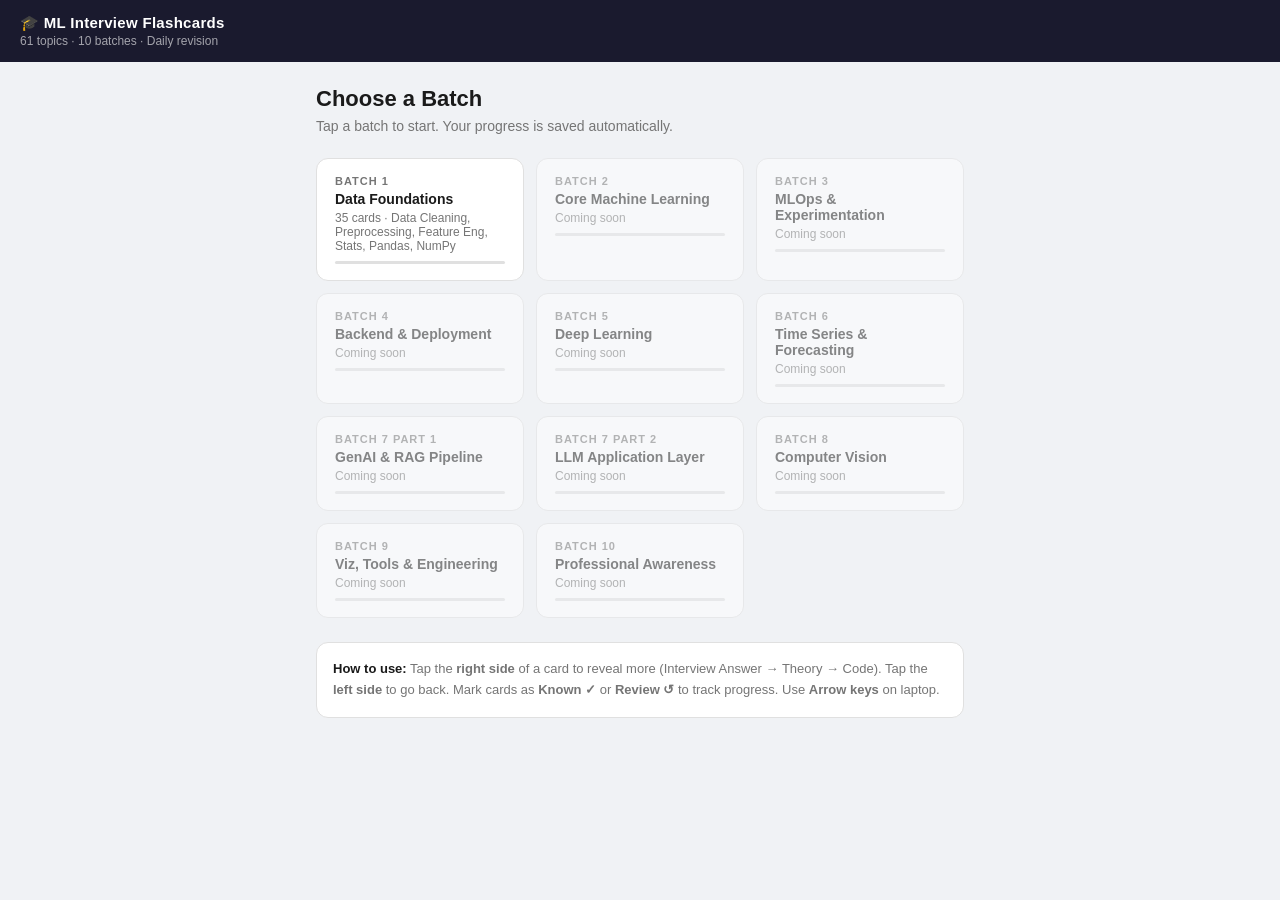
==== index.html @ 587a171e "Initial flashcard app" ====
<!DOCTYPE html>
<html lang="en">
<head>
<meta charset="UTF-8">
<meta name="viewport" content="width=device-width, initial-scale=1.0">
<title>ML Interview Flashcards</title>
<link rel="stylesheet" href="flashcard_style.css">
</head>
<body>

<div class="header">
  <div>
    <div class="header-title">&#127891; ML Interview Flashcards</div>
    <div class="header-sub">61 topics · 10 batches · Daily revision</div>
  </div>
</div>

<div class="home-wrap">
  <div class="home-title">Choose a Batch</div>
  <div class="home-sub">Tap a batch to start. Your progress is saved automatically.</div>

  <div class="batch-grid">

    <a href="batch1.html" class="batch-card">
      <div class="batch-card-num">Batch 1</div>
      <div class="batch-card-title">Data Foundations</div>
      <div class="batch-card-count">35 cards · Data Cleaning, Preprocessing, Feature Eng, Stats, Pandas, NumPy</div>
      <div class="batch-progress-mini"><div class="batch-progress-mini-fill" id="prog-b1" style="width:0%"></div></div>
    </a>

    <a href="batch2.html" class="batch-card" style="opacity:0.5;pointer-events:none">
      <div class="batch-card-num">Batch 2</div>
      <div class="batch-card-title">Core Machine Learning</div>
      <div class="batch-card-count">Coming soon</div>
      <div class="batch-progress-mini"><div class="batch-progress-mini-fill" style="width:0%"></div></div>
    </a>

    <a href="batch3.html" class="batch-card" style="opacity:0.5;pointer-events:none">
      <div class="batch-card-num">Batch 3</div>
      <div class="batch-card-title">MLOps &amp; Experimentation</div>
      <div class="batch-card-count">Coming soon</div>
      <div class="batch-progress-mini"><div class="batch-progress-mini-fill" style="width:0%"></div></div>
    </a>

    <a href="batch4.html" class="batch-card" style="opacity:0.5;pointer-events:none">
      <div class="batch-card-num">Batch 4</div>
      <div class="batch-card-title">Backend &amp; Deployment</div>
      <div class="batch-card-count">Coming soon</div>
      <div class="batch-progress-mini"><div class="batch-progress-mini-fill" style="width:0%"></div></div>
    </a>

    <a href="batch5.html" class="batch-card" style="opacity:0.5;pointer-events:none">
      <div class="batch-card-num">Batch 5</div>
      <div class="batch-card-title">Deep Learning</div>
      <div class="batch-card-count">Coming soon</div>
      <div class="batch-progress-mini"><div class="batch-progress-mini-fill" style="width:0%"></div></div>
    </a>

    <a href="batch6.html" class="batch-card" style="opacity:0.5;pointer-events:none">
      <div class="batch-card-num">Batch 6</div>
      <div class="batch-card-title">Time Series &amp; Forecasting</div>
      <div class="batch-card-count">Coming soon</div>
      <div class="batch-progress-mini"><div class="batch-progress-mini-fill" style="width:0%"></div></div>
    </a>

    <a href="batch7p1.html" class="batch-card" style="opacity:0.5;pointer-events:none">
      <div class="batch-card-num">Batch 7 Part 1</div>
      <div class="batch-card-title">GenAI &amp; RAG Pipeline</div>
      <div class="batch-card-count">Coming soon</div>
      <div class="batch-progress-mini"><div class="batch-progress-mini-fill" style="width:0%"></div></div>
    </a>

    <a href="batch7p2.html" class="batch-card" style="opacity:0.5;pointer-events:none">
      <div class="batch-card-num">Batch 7 Part 2</div>
      <div class="batch-card-title">LLM Application Layer</div>
      <div class="batch-card-count">Coming soon</div>
      <div class="batch-progress-mini"><div class="batch-progress-mini-fill" style="width:0%"></div></div>
    </a>

    <a href="batch8.html" class="batch-card" style="opacity:0.5;pointer-events:none">
      <div class="batch-card-num">Batch 8</div>
      <div class="batch-card-title">Computer Vision</div>
      <div class="batch-card-count">Coming soon</div>
      <div class="batch-progress-mini"><div class="batch-progress-mini-fill" style="width:0%"></div></div>
    </a>

    <a href="batch9.html" class="batch-card" style="opacity:0.5;pointer-events:none">
      <div class="batch-card-num">Batch 9</div>
      <div class="batch-card-title">Viz, Tools &amp; Engineering</div>
      <div class="batch-card-count">Coming soon</div>
      <div class="batch-progress-mini"><div class="batch-progress-mini-fill" style="width:0%"></div></div>
    </a>

    <a href="batch10.html" class="batch-card" style="opacity:0.5;pointer-events:none">
      <div class="batch-card-num">Batch 10</div>
      <div class="batch-card-title">Professional Awareness</div>
      <div class="batch-card-count">Coming soon</div>
      <div class="batch-progress-mini"><div class="batch-progress-mini-fill" style="width:0%"></div></div>
    </a>

  </div>

  <div style="margin-top:24px;padding:16px;background:#fff;border-radius:12px;border:1px solid #e0e0e0;font-size:13px;color:#757575;line-height:1.6">
    <strong style="color:#1a1a1a">How to use:</strong>
    Tap the <strong>right side</strong> of a card to reveal more (Interview Answer → Theory → Code).
    Tap the <strong>left side</strong> to go back.
    Mark cards as <strong>Known ✓</strong> or <strong>Review ↺</strong> to track progress.
    Use <strong>Arrow keys</strong> on laptop.
  </div>
</div>

<script>
  // Load progress for each batch from localStorage
  function getKnown(batchId, total) {
    try {
      const state = JSON.parse(localStorage.getItem('fc_' + batchId) || '{}');
      return Object.values(state).filter(v => v.status === 'known').length;
    } catch { return 0; }
  }
  const b1Known = getKnown('batch1', 35);
  const b1Pct   = Math.round(b1Known / 35 * 100);
  document.getElementById('prog-b1').style.width = b1Pct + '%';
</script>

</body>
</html>
---- flashcard_style.css ----
* { box-sizing: border-box; margin: 0; padding: 0; }

:root {
  --navy:    #1a1a2e;
  --blue:    #1A237E;
  --blue-lt: #E8EAF6;
  --green:   #1B5E20;
  --green-lt:#E8F5E9;
  --code-bg: #F5F5F5;
  --code-fg: #212121;
  --border:  #e0e0e0;
  --muted:   #757575;
  --white:   #ffffff;
  --surface: #fafafa;
  --text:    #1a1a1a;
  --shadow:  0 2px 12px rgba(0,0,0,0.10);
}

body {
  font-family: -apple-system, BlinkMacSystemFont, 'Segoe UI', sans-serif;
  background: #f0f2f5;
  min-height: 100vh;
  color: var(--text);
}

/* ── Header ─────────────────────────────────── */
.header {
  background: var(--navy);
  color: #fff;
  padding: 14px 20px;
  display: flex;
  align-items: center;
  justify-content: space-between;
  position: sticky;
  top: 0;
  z-index: 200;
}
.header-title { font-size: 15px; font-weight: 600; letter-spacing: 0.3px; }
.header-sub   { font-size: 12px; opacity: 0.6; margin-top: 2px; }
.header-right { display: flex; align-items: center; gap: 10px; }

/* ── Progress ───────────────────────────────── */
.progress-wrap {
  background: var(--navy);
  padding: 0 20px 12px;
}
.progress-bar-bg {
  background: rgba(255,255,255,0.15);
  border-radius: 4px;
  height: 4px;
  overflow: hidden;
}
.progress-bar-fill {
  background: #4fc3f7;
  height: 100%;
  border-radius: 4px;
  transition: width 0.3s ease;
}
.progress-meta {
  display: flex;
  justify-content: space-between;
  color: rgba(255,255,255,0.6);
  font-size: 11px;
  margin-top: 5px;
}

/* ── Filter tabs ────────────────────────────── */
.filter-row {
  background: var(--navy);
  padding: 0 20px 14px;
  display: flex;
  gap: 8px;
}
.filter-btn {
  font-size: 12px;
  padding: 4px 12px;
  border-radius: 20px;
  border: 1px solid rgba(255,255,255,0.3);
  background: transparent;
  color: rgba(255,255,255,0.7);
  cursor: pointer;
  transition: all 0.2s;
}
.filter-btn.active {
  background: #4fc3f7;
  border-color: #4fc3f7;
  color: #0d1b2a;
  font-weight: 600;
}

/* ── Card container ─────────────────────────── */
.card-outer {
  margin: 24px 0;
  padding: 0;
  user-select: none;
}

/* ── Card ───────────────────────────────────── */
.card {
  background: var(--white);
  border-radius: 16px;
  border: 1px solid var(--border);
  box-shadow: var(--shadow);
  overflow: hidden;
  min-height: 420px;
  display: flex;
  flex-direction: column;
  cursor: pointer;
  position: relative;
  transition: box-shadow 0.15s;
}
.card:active { box-shadow: 0 1px 4px rgba(0,0,0,0.12); }

.card-stripe {
  height: 5px;
  background: var(--navy);
  flex-shrink: 0;
}

.card-header {
  padding: 20px 24px 16px;
  border-bottom: 1px solid var(--border);
  flex-shrink: 0;
}
.card-topic {
  font-size: 11px;
  font-weight: 700;
  letter-spacing: 1px;
  text-transform: uppercase;
  color: var(--muted);
  margin-bottom: 6px;
}
.card-subtopic {
  font-size: 22px;
  font-weight: 700;
  color: var(--text);
  line-height: 1.25;
}

/* ── Stage label ────────────────────────────── */
.stage-hint {
  display: flex;
  align-items: center;
  gap: 6px;
  padding: 8px 24px;
  font-size: 11px;
  font-weight: 600;
  letter-spacing: 0.8px;
  text-transform: uppercase;
  color: var(--muted);
  border-bottom: 1px solid var(--border);
  flex-shrink: 0;
}
.stage-dot {
  width: 8px; height: 8px;
  border-radius: 50%;
  background: var(--muted);
  flex-shrink: 0;
}

/* stage dot colours */
.stage-dot.stage-0 { background: var(--muted); }
.stage-dot.stage-1 { background: #F57F17; }
.stage-dot.stage-2 { background: var(--blue); }
.stage-dot.stage-3 { background: var(--green); }
.stage-dot.stage-4 { background: #E65100; }

/* ── Content sections ───────────────────────── */
.card-body { flex: 1; overflow-y: auto; }

.section-label {
  font-size: 10px;
  font-weight: 700;
  letter-spacing: 1px;
  text-transform: uppercase;
  margin-bottom: 8px;
}
.section-label.interview { color: var(--blue); }
.section-label.theory    { color: #F57F17; }
.section-label.code      { color: var(--green); }
.section-label.realworld { color: #E65100; }

.section-interview {
  background: var(--blue-lt);
  padding: 18px 24px;
  border-bottom: 1px solid var(--border);
}
.section-interview p {
  font-size: 15px;
  line-height: 1.65;
  color: #1A237E;
}

.section-theory {
  padding: 18px 24px;
  border-bottom: 1px solid var(--border);
}
.section-theory p {
  font-size: 14px;
  line-height: 1.7;
  color: var(--text);
}

.section-code {
  padding: 18px 24px;
  border-bottom: 1px solid var(--border);
}
.section-code pre {
  background: var(--code-bg);
  border-radius: 8px;
  padding: 14px 16px;
  overflow-x: auto;
  font-family: 'Courier New', Courier, monospace;
  font-size: 12px;
  line-height: 1.6;
  color: var(--code-fg);
  border: 1px solid #e0e0e0;
}

.section-realworld {
  padding: 18px 24px;
  background: #FFF8E1;
  border-top: 1px solid var(--border);
}
.section-realworld p {
  font-size: 14px;
  line-height: 1.7;
  color: #4E342E;
}

/* ── Recall placeholder (stage 0) ───────────── */
.section-recall {
  display: flex;
  align-items: center;
  justify-content: center;
  min-height: 180px;
  padding: 40px 24px;
}
.section-recall p {
  font-size: 15px;
  color: var(--muted);
  text-align: center;
  font-style: italic;
  letter-spacing: 0.2px;
}

/* ── Tap zones (desktop only) ───────────────── */
.tap-left, .tap-right {
  position: absolute;
  top: 0; bottom: 0;
  width: 50%;
  z-index: 10;
}
.tap-left  { left: 0; }
.tap-right { right: 0; }

/* ── Stage indicators (dots) ────────────────── */
.stage-dots {
  display: flex;
  justify-content: center;
  gap: 6px;
  padding: 14px 0 4px;
}
.sdot {
  width: 7px; height: 7px;
  border-radius: 50%;
  background: #ccc;
  transition: background 0.2s, transform 0.2s;
}
.sdot.active {
  background: var(--navy);
  transform: scale(1.3);
}

/* ── Nav row ─────────────────────────────────── */
.nav-row {
  display: flex;
  justify-content: space-between;
  align-items: center;
  padding: 10px 0 24px;
}
.nav-btn {
  background: var(--white);
  border: 1px solid var(--border);
  border-radius: 10px;
  padding: 10px 20px;
  font-size: 13px;
  font-weight: 600;
  cursor: pointer;
  display: flex;
  align-items: center;
  gap: 6px;
  color: var(--text);
  transition: background 0.15s, box-shadow 0.15s;
}
.nav-btn:hover { background: #f5f5f5; }

/* ── Mark buttons ───────────────────────────── */
.mark-row {
  display: flex;
  gap: 10px;
  justify-content: center;
  padding: 4px 16px 0;
}
.mark-btn {
  flex: 1;
  max-width: 200px;
  border-radius: 10px;
  padding: 9px 12px;
  font-size: 13px;
  font-weight: 600;
  cursor: pointer;
  border: 1.5px solid var(--border);
  background: var(--white);
  display: flex;
  align-items: center;
  justify-content: center;
  gap: 6px;
  transition: all 0.2s;
}
.mark-btn.known {
  border-color: var(--green);
  color: var(--green);
  transition: background 0.15s, transform 0.1s, box-shadow 0.1s, color 0.15s;
}
.mark-btn.known:hover { background: var(--green-lt); }
.mark-btn.known:active {
  transform: scale(0.94);
  background: #c8e6c9;
  box-shadow: inset 0 2px 4px rgba(0,0,0,0.12);
}
.mark-btn.known.selected {
  background: var(--green);
  color: #fff;
  border-color: var(--green);
}
.mark-btn.known.selected:hover  { background: #2e7d32; }
.mark-btn.known.selected:active {
  transform: scale(0.94);
  box-shadow: inset 0 2px 4px rgba(0,0,0,0.18);
}
.mark-btn.review {
  border-color: #E65100;
  color: #E65100;
  transition: background 0.15s, transform 0.1s, box-shadow 0.1s, color 0.15s;
}
.mark-btn.review:hover { background: #FFF3E0; }
.mark-btn.review:active {
  transform: scale(0.94);
  background: #ffe0b2;
  box-shadow: inset 0 2px 4px rgba(0,0,0,0.12);
}
.mark-btn.review.selected {
  background: #E65100;
  color: #fff;
  border-color: #E65100;
}
.mark-btn.review.selected:hover  { background: #bf360c; }
.mark-btn.review.selected:active {
  transform: scale(0.94);
  box-shadow: inset 0 2px 4px rgba(0,0,0,0.18);
}

/* ── Tap hint ────────────────────────────────── */
.tap-hint {
  text-align: center;
  font-size: 11px;
  color: var(--muted);
  padding: 6px 0 0;
  letter-spacing: 0.3px;
}

/* ── Empty / Done screens ────────────────────── */
.empty-state {
  text-align: center;
  padding: 60px 20px;
  color: var(--muted);
}
.empty-state h3 { font-size: 18px; margin-bottom: 8px; color: var(--text); }

.done-screen {
  background: var(--white);
  border-radius: 16px;
  border: 1px solid var(--border);
  box-shadow: var(--shadow);
  padding: 40px 24px;
  text-align: center;
}
.done-screen h2 { font-size: 22px; margin-bottom: 8px; }
.done-screen p  { color: var(--muted); font-size: 14px; margin-bottom: 20px; }
.done-stats {
  display: flex;
  gap: 12px;
  justify-content: center;
  margin: 20px 0;
}
.done-stat {
  background: var(--surface);
  border: 1px solid var(--border);
  border-radius: 10px;
  padding: 12px 20px;
  font-size: 13px;
}
.done-stat strong { display: block; font-size: 24px; margin-bottom: 2px; }

/* ── Home page ───────────────────────────────── */
.home-wrap {
  max-width: 680px;
  margin: 0 auto;
  padding: 24px 16px;
}
.home-title { font-size: 22px; font-weight: 700; color: var(--text); margin-bottom: 6px; }
.home-sub   { font-size: 14px; color: var(--muted); margin-bottom: 24px; }
.batch-grid {
  display: grid;
  grid-template-columns: repeat(auto-fit, minmax(200px, 1fr));
  gap: 12px;
}
.batch-card {
  background: var(--white);
  border-radius: 12px;
  border: 1px solid var(--border);
  padding: 16px 18px;
  text-decoration: none;
  color: var(--text);
  display: block;
  transition: box-shadow 0.15s, transform 0.15s;
}
.batch-card:hover { box-shadow: var(--shadow); transform: translateY(-2px); }
.batch-card-num {
  font-size: 11px; font-weight: 700; letter-spacing: 1px;
  text-transform: uppercase; color: var(--muted); margin-bottom: 4px;
}
.batch-card-title { font-size: 14px; font-weight: 700; margin-bottom: 4px; }
.batch-card-count { font-size: 12px; color: var(--muted); }
.batch-progress-mini {
  margin-top: 8px; background: #e0e0e0;
  border-radius: 4px; height: 3px; overflow: hidden;
}
.batch-progress-mini-fill { background: #4fc3f7; height: 100%; border-radius: 4px; }

/* ══════════════════════════════════════════════
   DESKTOP SIDEBAR LAYOUT  (> 780px)
══════════════════════════════════════════════ */
.app-layout {
  display: flex;
  align-items: flex-start;
  max-width: 1400px;
  margin: 0 auto;
  padding: 0 24px;
  gap: 24px;
}
.main-col {
  flex: 1;
  min-width: 0;
}
.sidebar {
  width: 280px;
  flex-shrink: 0;
  position: sticky;
  top: 80px;
  height: calc(100vh - 110px);
  display: flex;
  flex-direction: column;
  background: #fff;
  border: 1px solid var(--border);
  border-radius: 14px;
  box-shadow: var(--shadow);
  overflow: hidden;
}
.sidebar-header {
  font-size: 11px; font-weight: 700; letter-spacing: 1px;
  text-transform: uppercase; color: var(--muted);
  padding: 14px 16px 10px;
  border-bottom: 1px solid var(--border);
  flex-shrink: 0;
}
.sidebar-list-scroll {
  flex: 1;
  overflow-y: auto;
  min-height: 0;
}
.sidebar-item {
  display: flex;
  align-items: center;
  gap: 10px;
  padding: 8px 16px;
  font-size: 13px;
  color: var(--text);
  cursor: pointer;
  transition: background 0.12s;
  line-height: 1.35;
  border-left: 3px solid transparent;
}
.sidebar-item:hover  { background: #f5f5f5; }
.sidebar-item.active {
  background: var(--blue-lt);
  border-left-color: var(--blue);
  color: var(--blue);
  font-weight: 600;
}
.sidebar-dot {
  width: 8px; height: 8px;
  border-radius: 50%;
  flex-shrink: 0;
}
.sidebar-dot.known  { background: var(--green); }
.sidebar-dot.review { background: #E65100; }
.sidebar-dot.unseen { background: #ccc; }
.sidebar-legend {
  display: flex;
  gap: 12px;
  padding: 10px 16px 12px;
  border-top: 1px solid var(--border);
  flex-wrap: wrap;
  flex-shrink: 0;
}
.sidebar-legend-item {
  display: flex; align-items: center; gap: 5px;
  font-size: 11px; color: var(--muted);
}

/* hide mobile-only elements on desktop */
.mobile-nav-row { display: none; }
.drawer-toggle  { display: none; }

/* ══════════════════════════════════════════════
   MOBILE  (≤ 780px)
══════════════════════════════════════════════ */
@media (max-width: 780px) {

  /* ── Layout: single column, no sidebar ── */
  .app-layout {
    flex-direction: column;
    padding: 0;
    gap: 0;
  }
  .main-col {
    width: 100%;
    padding: 0 12px;
  }

  /* hide the desktop sticky sidebar */
  .sidebar {
    display: none;
  }

  /* ── Card ── */
  .card {
    min-height: 320px;
    border-radius: 12px;
  }
  .card-header     { padding: 16px 16px 12px; }
  .card-subtopic   { font-size: 19px; }
  .stage-hint      { padding: 7px 16px; }

  .section-theory p,
  .section-realworld p { font-size: 14px; }
  .section-interview p { font-size: 14px; }
  .section-code pre    { font-size: 11px; }
  .section-theory,
  .section-interview,
  .section-code,
  .section-realworld   { padding: 14px 16px; }

  .section-recall      { min-height: 140px; padding: 30px 16px; }
  .section-recall p    { font-size: 14px; }

  /* ── Hide invisible tap zones on mobile ── */
  /* (replaced by explicit buttons below)    */
  .tap-left, .tap-right { display: none; }

  /* ── Hide desktop tap hint ── */
  .tap-hint { display: none; }

  /* ── Explicit prev / next buttons ── */
  .mobile-nav-row {
    display: flex;
    gap: 10px;
    margin: 10px 0 4px;
  }
  .mobile-nav-btn {
    flex: 1;
    padding: 14px 10px;
    border-radius: 12px;
    border: 1.5px solid var(--border);
    background: var(--white);
    font-size: 15px;
    font-weight: 700;
    cursor: pointer;
    color: var(--text);
    display: flex;
    align-items: center;
    justify-content: center;
    gap: 6px;
    transition: background 0.12s, transform 0.1s;
    -webkit-tap-highlight-color: transparent;
  }
  .mobile-nav-btn:active {
    transform: scale(0.96);
    background: #f0f0f0;
  }
  .mobile-nav-btn.primary {
    background: var(--navy);
    color: #fff;
    border-color: var(--navy);
    flex: 2;
  }
  .mobile-nav-btn.primary:active {
    background: #0d1020;
  }

  /* ── Mark buttons: full width, taller ── */
  .mark-row {
    padding: 4px 0 0;
    gap: 10px;
  }
  .mark-btn {
    max-width: none;
    padding: 13px 12px;
    font-size: 14px;
    border-radius: 12px;
  }

  /* ── Nav row (back / restart) ── */
  .nav-row {
    padding: 8px 0 20px;
  }
  .nav-btn {
    padding: 10px 16px;
    font-size: 13px;
  }

  /* ── Drawer toggle button (card list) ── */
  .drawer-toggle {
    display: flex;
    align-items: center;
    gap: 6px;
    background: rgba(255,255,255,0.12);
    border: 1px solid rgba(255,255,255,0.25);
    border-radius: 8px;
    color: #fff;
    font-size: 12px;
    font-weight: 600;
    padding: 6px 10px;
    cursor: pointer;
    -webkit-tap-highlight-color: transparent;
  }

  /* ── Bottom drawer (card list) ── */
  .drawer-overlay {
    display: none;
    position: fixed;
    inset: 0;
    background: rgba(0,0,0,0.45);
    z-index: 300;
  }
  .drawer-overlay.open { display: block; }

  .drawer-panel {
    position: fixed;
    bottom: 0; left: 0; right: 0;
    background: #fff;
    border-radius: 20px 20px 0 0;
    z-index: 400;
    max-height: 70vh;
    display: flex;
    flex-direction: column;
    transform: translateY(100%);
    transition: transform 0.28s cubic-bezier(0.32,0.72,0,1);
  }
  .drawer-panel.open {
    transform: translateY(0);
  }
  .drawer-handle {
    width: 40px; height: 4px;
    background: #ccc;
    border-radius: 2px;
    margin: 12px auto 0;
    flex-shrink: 0;
  }
  .drawer-title {
    font-size: 13px; font-weight: 700;
    letter-spacing: 0.8px; text-transform: uppercase;
    color: var(--muted);
    padding: 12px 18px 10px;
    border-bottom: 1px solid var(--border);
    flex-shrink: 0;
  }
  .drawer-list {
    overflow-y: auto;
    flex: 1;
    padding: 4px 0 20px;
  }
  .drawer-item {
    display: flex;
    align-items: center;
    gap: 12px;
    padding: 11px 18px;
    font-size: 14px;
    color: var(--text);
    border-left: 3px solid transparent;
    transition: background 0.1s;
  }
  .drawer-item.active {
    background: var(--blue-lt);
    border-left-color: var(--blue);
    color: var(--blue);
    font-weight: 600;
  }
  .drawer-legend {
    display: flex;
    gap: 16px;
    padding: 10px 18px 14px;
    border-top: 1px solid var(--border);
    flex-shrink: 0;
  }
  .drawer-legend-item {
    display: flex; align-items: center; gap: 5px;
    font-size: 12px; color: var(--muted);
  }
}
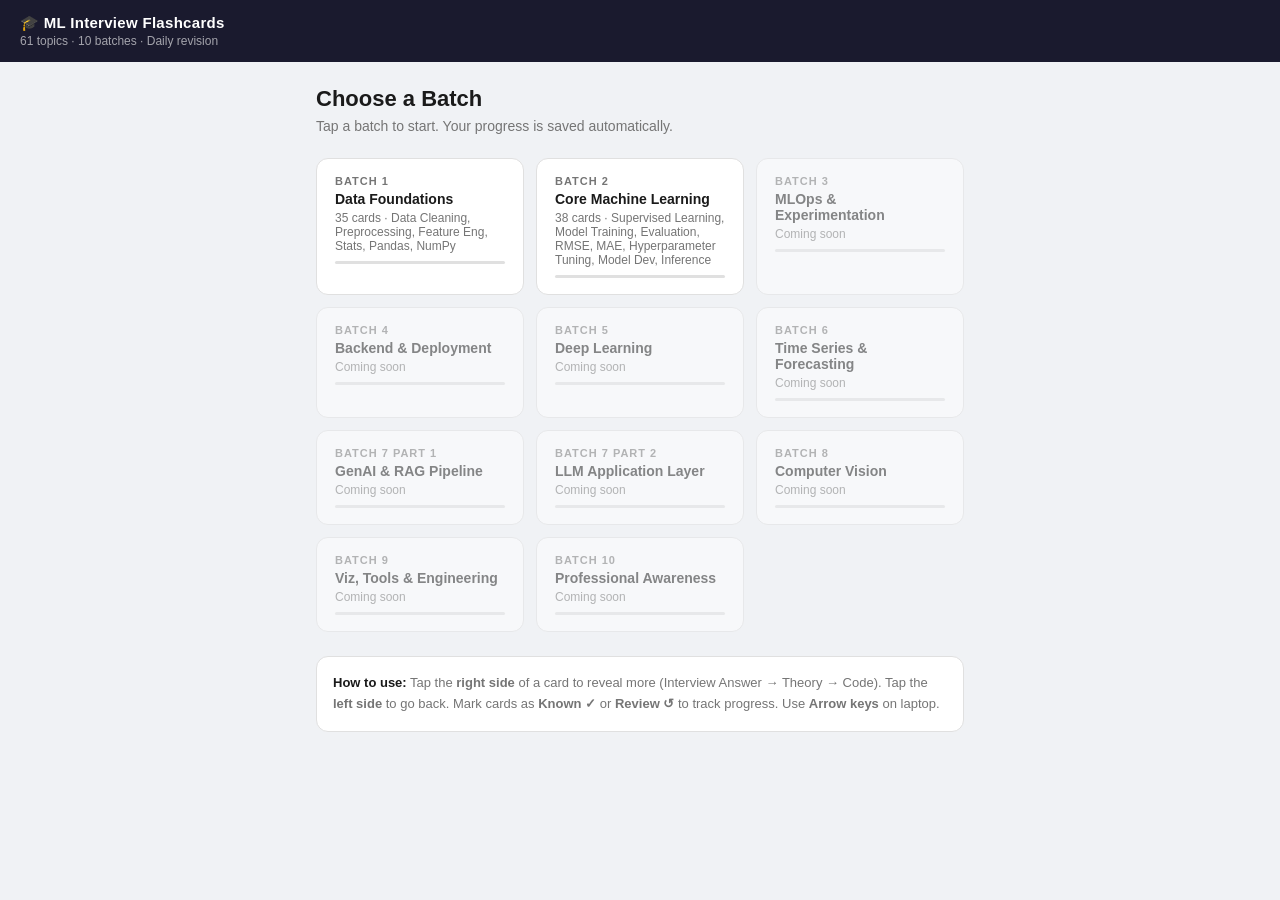
==== commit d00d62ad: "Add Batch 2 — Core Machine Learning (38 cards)" ====
--- a/index.html
+++ b/index.html
@@ -28,11 +28,11 @@
       <div class="batch-progress-mini"><div class="batch-progress-mini-fill" id="prog-b1" style="width:0%"></div></div>
     </a>
 
-    <a href="batch2.html" class="batch-card" style="opacity:0.5;pointer-events:none">
+    <a href="batch2.html" class="batch-card">
       <div class="batch-card-num">Batch 2</div>
       <div class="batch-card-title">Core Machine Learning</div>
-      <div class="batch-card-count">Coming soon</div>
-      <div class="batch-progress-mini"><div class="batch-progress-mini-fill" style="width:0%"></div></div>
+      <div class="batch-card-count">38 cards · Supervised Learning, Model Training, Evaluation, RMSE, MAE, Hyperparameter Tuning, Model Dev, Inference</div>
+      <div class="batch-progress-mini"><div class="batch-progress-mini-fill" id="prog-b2" style="width:0%"></div></div>
     </a>
 
     <a href="batch3.html" class="batch-card" style="opacity:0.5;pointer-events:none">
@@ -120,6 +120,10 @@
   const b1Known = getKnown('batch1', 35);
   const b1Pct   = Math.round(b1Known / 35 * 100);
   document.getElementById('prog-b1').style.width = b1Pct + '%';
+
+  const b2Known = getKnown('batch2', 38);
+  const b2Pct   = Math.round(b2Known / 38 * 100);
+  document.getElementById('prog-b2').style.width = b2Pct + '%';
 </script>
 
 </body>
--- a/flashcard_style.css
+++ b/flashcard_style.css
@@ -570,8 +570,12 @@
   /* (replaced by explicit buttons below)    */
   .tap-left, .tap-right { display: none; }
 
-  /* ── Hide desktop tap hint ── */
-  .tap-hint { display: none; }
+  /* ── Hide desktop tap hint on mobile, show mobile hint ── */
+  .tap-hint {
+    display: block;
+    font-size: 12px;
+    padding: 8px 0 2px;
+  }
 
   /* ── Explicit prev / next buttons ── */
   .mobile-nav-row {
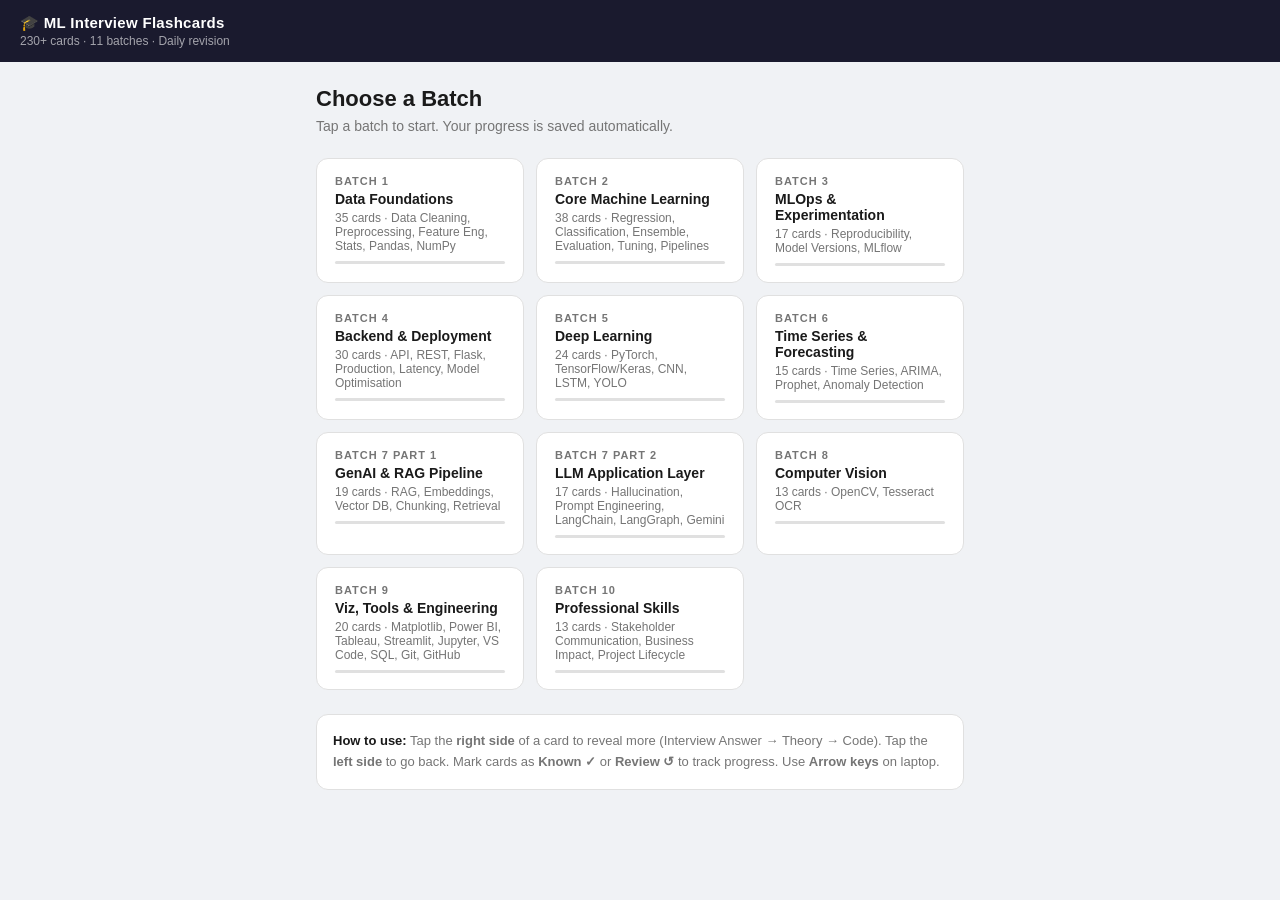
==== commit 2599caf3: "feat: add all batches 3-10, 241 total cards" ====
--- a/index.html
+++ b/index.html
@@ -11,7 +11,7 @@
 <div class="header">
   <div>
     <div class="header-title">&#127891; ML Interview Flashcards</div>
-    <div class="header-sub">61 topics · 10 batches · Daily revision</div>
+    <div class="header-sub">230+ cards · 11 batches · Daily revision</div>
   </div>
 </div>
 
@@ -31,71 +31,71 @@
     <a href="batch2.html" class="batch-card">
       <div class="batch-card-num">Batch 2</div>
       <div class="batch-card-title">Core Machine Learning</div>
-      <div class="batch-card-count">38 cards · Supervised Learning, Model Training, Evaluation, RMSE, MAE, Hyperparameter Tuning, Model Dev, Inference</div>
+      <div class="batch-card-count">38 cards · Regression, Classification, Ensemble, Evaluation, Tuning, Pipelines</div>
       <div class="batch-progress-mini"><div class="batch-progress-mini-fill" id="prog-b2" style="width:0%"></div></div>
     </a>
 
-    <a href="batch3.html" class="batch-card" style="opacity:0.5;pointer-events:none">
+    <a href="batch3.html" class="batch-card">
       <div class="batch-card-num">Batch 3</div>
       <div class="batch-card-title">MLOps &amp; Experimentation</div>
-      <div class="batch-card-count">Coming soon</div>
-      <div class="batch-progress-mini"><div class="batch-progress-mini-fill" style="width:0%"></div></div>
+      <div class="batch-card-count">17 cards · Reproducibility, Model Versions, MLflow</div>
+      <div class="batch-progress-mini"><div class="batch-progress-mini-fill" id="prog-b3" style="width:0%"></div></div>
     </a>
 
-    <a href="batch4.html" class="batch-card" style="opacity:0.5;pointer-events:none">
+    <a href="batch4.html" class="batch-card">
       <div class="batch-card-num">Batch 4</div>
       <div class="batch-card-title">Backend &amp; Deployment</div>
-      <div class="batch-card-count">Coming soon</div>
-      <div class="batch-progress-mini"><div class="batch-progress-mini-fill" style="width:0%"></div></div>
+      <div class="batch-card-count">30 cards · API, REST, Flask, Production, Latency, Model Optimisation</div>
+      <div class="batch-progress-mini"><div class="batch-progress-mini-fill" id="prog-b4" style="width:0%"></div></div>
     </a>
 
-    <a href="batch5.html" class="batch-card" style="opacity:0.5;pointer-events:none">
+    <a href="batch5.html" class="batch-card">
       <div class="batch-card-num">Batch 5</div>
       <div class="batch-card-title">Deep Learning</div>
-      <div class="batch-card-count">Coming soon</div>
-      <div class="batch-progress-mini"><div class="batch-progress-mini-fill" style="width:0%"></div></div>
+      <div class="batch-card-count">24 cards · PyTorch, TensorFlow/Keras, CNN, LSTM, YOLO</div>
+      <div class="batch-progress-mini"><div class="batch-progress-mini-fill" id="prog-b5" style="width:0%"></div></div>
     </a>
 
-    <a href="batch6.html" class="batch-card" style="opacity:0.5;pointer-events:none">
+    <a href="batch6.html" class="batch-card">
       <div class="batch-card-num">Batch 6</div>
       <div class="batch-card-title">Time Series &amp; Forecasting</div>
-      <div class="batch-card-count">Coming soon</div>
-      <div class="batch-progress-mini"><div class="batch-progress-mini-fill" style="width:0%"></div></div>
+      <div class="batch-card-count">15 cards · Time Series, ARIMA, Prophet, Anomaly Detection</div>
+      <div class="batch-progress-mini"><div class="batch-progress-mini-fill" id="prog-b6" style="width:0%"></div></div>
     </a>
 
-    <a href="batch7p1.html" class="batch-card" style="opacity:0.5;pointer-events:none">
+    <a href="batch7p1.html" class="batch-card">
       <div class="batch-card-num">Batch 7 Part 1</div>
       <div class="batch-card-title">GenAI &amp; RAG Pipeline</div>
-      <div class="batch-card-count">Coming soon</div>
-      <div class="batch-progress-mini"><div class="batch-progress-mini-fill" style="width:0%"></div></div>
+      <div class="batch-card-count">19 cards · RAG, Embeddings, Vector DB, Chunking, Retrieval</div>
+      <div class="batch-progress-mini"><div class="batch-progress-mini-fill" id="prog-b7p1" style="width:0%"></div></div>
     </a>
 
-    <a href="batch7p2.html" class="batch-card" style="opacity:0.5;pointer-events:none">
+    <a href="batch7p2.html" class="batch-card">
       <div class="batch-card-num">Batch 7 Part 2</div>
       <div class="batch-card-title">LLM Application Layer</div>
-      <div class="batch-card-count">Coming soon</div>
-      <div class="batch-progress-mini"><div class="batch-progress-mini-fill" style="width:0%"></div></div>
+      <div class="batch-card-count">17 cards · Hallucination, Prompt Engineering, LangChain, LangGraph, Gemini</div>
+      <div class="batch-progress-mini"><div class="batch-progress-mini-fill" id="prog-b7p2" style="width:0%"></div></div>
     </a>
 
-    <a href="batch8.html" class="batch-card" style="opacity:0.5;pointer-events:none">
+    <a href="batch8.html" class="batch-card">
       <div class="batch-card-num">Batch 8</div>
       <div class="batch-card-title">Computer Vision</div>
-      <div class="batch-card-count">Coming soon</div>
-      <div class="batch-progress-mini"><div class="batch-progress-mini-fill" style="width:0%"></div></div>
+      <div class="batch-card-count">13 cards · OpenCV, Tesseract OCR</div>
+      <div class="batch-progress-mini"><div class="batch-progress-mini-fill" id="prog-b8" style="width:0%"></div></div>
     </a>
 
-    <a href="batch9.html" class="batch-card" style="opacity:0.5;pointer-events:none">
+    <a href="batch9.html" class="batch-card">
       <div class="batch-card-num">Batch 9</div>
       <div class="batch-card-title">Viz, Tools &amp; Engineering</div>
-      <div class="batch-card-count">Coming soon</div>
-      <div class="batch-progress-mini"><div class="batch-progress-mini-fill" style="width:0%"></div></div>
+      <div class="batch-card-count">20 cards · Matplotlib, Power BI, Tableau, Streamlit, Jupyter, VS Code, SQL, Git, GitHub</div>
+      <div class="batch-progress-mini"><div class="batch-progress-mini-fill" id="prog-b9" style="width:0%"></div></div>
     </a>
 
-    <a href="batch10.html" class="batch-card" style="opacity:0.5;pointer-events:none">
+    <a href="batch10.html" class="batch-card">
       <div class="batch-card-num">Batch 10</div>
-      <div class="batch-card-title">Professional Awareness</div>
-      <div class="batch-card-count">Coming soon</div>
-      <div class="batch-progress-mini"><div class="batch-progress-mini-fill" style="width:0%"></div></div>
+      <div class="batch-card-title">Professional Skills</div>
+      <div class="batch-card-count">13 cards · Stakeholder Communication, Business Impact, Project Lifecycle</div>
+      <div class="batch-progress-mini"><div class="batch-progress-mini-fill" id="prog-b10" style="width:0%"></div></div>
     </a>
 
   </div>
@@ -110,20 +110,33 @@
 </div>
 
 <script>
-  // Load progress for each batch from localStorage
   function getKnown(batchId, total) {
     try {
       const state = JSON.parse(localStorage.getItem('fc_' + batchId) || '{}');
       return Object.values(state).filter(v => v.status === 'known').length;
     } catch { return 0; }
   }
-  const b1Known = getKnown('batch1', 35);
-  const b1Pct   = Math.round(b1Known / 35 * 100);
-  document.getElementById('prog-b1').style.width = b1Pct + '%';
 
-  const b2Known = getKnown('batch2', 38);
-  const b2Pct   = Math.round(b2Known / 38 * 100);
-  document.getElementById('prog-b2').style.width = b2Pct + '%';
+  const batches = [
+    ['b1',   'batch1',  35],
+    ['b2',   'batch2',  38],
+    ['b3',   'batch3',  17],
+    ['b4',   'batch4',  30],
+    ['b5',   'batch5',  24],
+    ['b6',   'batch6',  15],
+    ['b7p1', 'batch7p1', 19],
+    ['b7p2', 'batch7p2', 17],
+    ['b8',   'batch8',  13],
+    ['b9',   'batch9',  20],
+    ['b10',  'batch10', 13],
+  ];
+
+  batches.forEach(([elemId, batchId, total]) => {
+    const known = getKnown(batchId, total);
+    const pct   = Math.round(known / total * 100);
+    const el    = document.getElementById('prog-' + elemId);
+    if (el) el.style.width = pct + '%';
+  });
 </script>
 
 </body>
